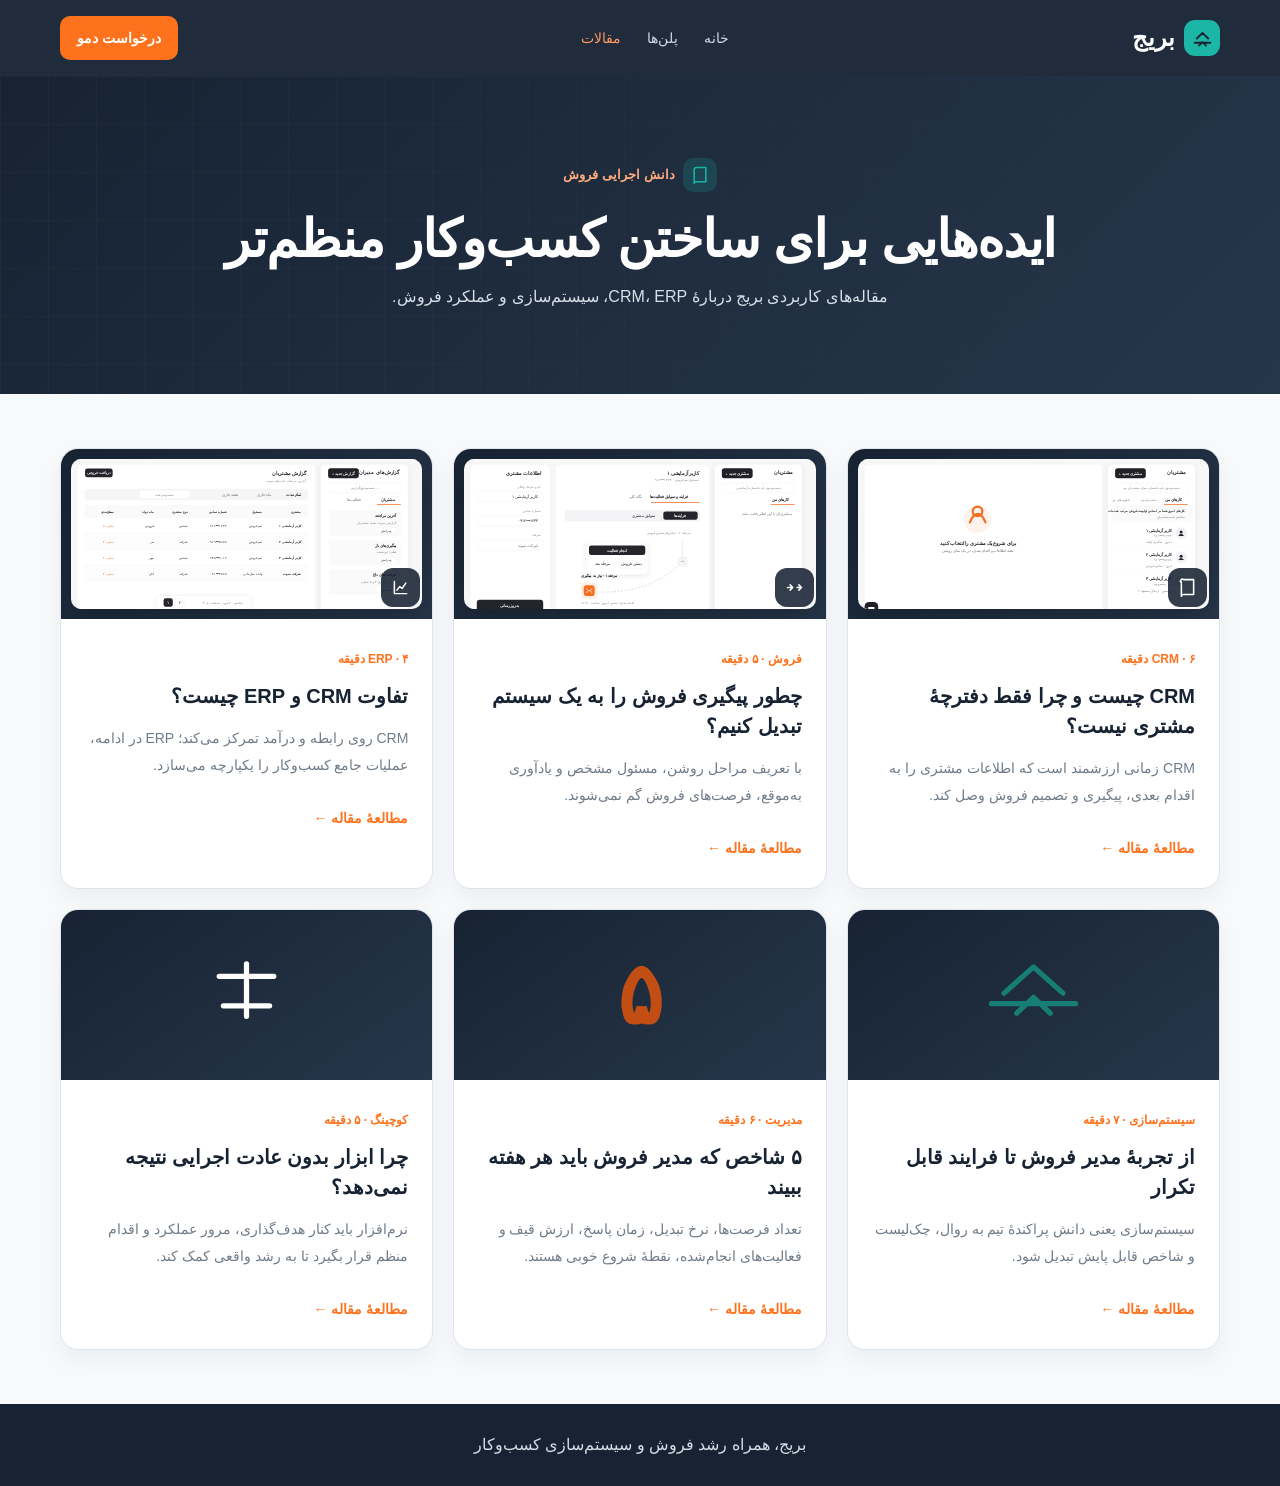
==== articles.html @ d83734ae "Publish Bridge landing page" ====
<!doctype html>
<html lang="fa" dir="rtl">
<head><meta charset="utf-8"><meta name="viewport" content="width=device-width,initial-scale=1"><title>مقالات بریج | فروش، CRM و ERP</title><link rel="stylesheet" href="style-pages.css"><link rel="stylesheet" href="page-product-frames.css"></head>
<body>
<header><a class="brand" href="index.html"><span class="brand-mark"><svg viewBox="0 0 38 38" aria-hidden="true"><path d="M8 25h22M11 19l8-8 8 8M14 29l5-5 5 5" fill="none" stroke="currentColor" stroke-width="2.6" stroke-linecap="round" stroke-linejoin="round"/></svg></span>بریج</a><nav><a href="index.html">خانه</a><a href="pricing.html">پلن‌ها</a><a class="active" href="articles.html">مقالات</a></nav><a class="cta" href="index.html#demo">درخواست دمو</a></header>
<main><section class="page-hero articles-hero"><div class="hero-kicker"><span class="hero-icon"><svg viewBox="0 0 24 24"><path d="M5 5.5A2.5 2.5 0 0 1 7.5 3H19v17H7.5A2.5 2.5 0 0 0 5 22V5.5ZM5 5.5V19" fill="none" stroke="currentColor" stroke-width="1.8" stroke-linecap="round" stroke-linejoin="round"/></svg></span>دانش اجرایی فروش</div><h1>ایده‌هایی برای ساختن کسب‌وکار منظم‌تر</h1><p>مقاله‌های کاربردی بریج دربارهٔ CRM، ERP، سیستم‌سازی و عملکرد فروش.</p></section><section class="article-grid"><article class="article-card featured-article"><div class="article-image"><img src="assets/bridge-crm-customers-demo.svg" alt="نمای آزمایشی مدیریت مشتریان در بریج"><span class="article-icon"><svg viewBox="0 0 24 24"><path d="M5 18.5V6.8A1.8 1.8 0 0 1 7.5 3H19v17H7.5A2.5 2.5 0 0 0 5 22V5.5ZM5 5.5V19" fill="none" stroke="currentColor" stroke-width="1.8" stroke-linecap="round" stroke-linejoin="round"/></svg></span></div><div class="article-body"><span>CRM · ۶ دقیقه</span><h2>CRM چیست و چرا فقط دفترچهٔ مشتری نیست؟</h2><p>CRM زمانی ارزشمند است که اطلاعات مشتری را به اقدام بعدی، پیگیری و تصمیم فروش وصل کند.</p><a href="#">مطالعهٔ مقاله <b>←</b></a></div></article><article class="article-card"><div class="article-image"><img src="assets/bridge-crm-workflow-demo.svg" alt="نمای آزمایشی فرایند فروش در بریج"><span class="article-icon"><svg viewBox="0 0 24 24"><path d="M4 12h5m6 0h5M7 9l3 3-3 3m10-6 3 3-3 3" fill="none" stroke="currentColor" stroke-width="1.7" stroke-linecap="round" stroke-linejoin="round"/></svg></span></div><div class="article-body"><span>فروش · ۵ دقیقه</span><h2>چطور پیگیری فروش را به یک سیستم تبدیل کنیم؟</h2><p>با تعریف مراحل روشن، مسئول مشخص و یادآوری به‌موقع، فرصت‌های فروش گم نمی‌شوند.</p><a href="#">مطالعهٔ مقاله <b>←</b></a></div></article><article class="article-card"><div class="article-image"><img src="assets/bridge-crm-reports-demo.svg" alt="نمای آزمایشی گزارش‌های مدیریتی بریج"><span class="article-icon"><svg viewBox="0 0 24 24"><path d="M5 19V5m0 14h14M8 15l3-4 3 2 4-6" fill="none" stroke="currentColor" stroke-width="1.7" stroke-linecap="round" stroke-linejoin="round"/></svg></span></div><div class="article-body"><span>ERP · ۴ دقیقه</span><h2>تفاوت CRM و ERP چیست؟</h2><p>CRM روی رابطه و درآمد تمرکز می‌کند؛ ERP در ادامه، عملیات جامع کسب‌وکار را یکپارچه می‌سازد.</p><a href="#">مطالعهٔ مقاله <b>←</b></a></div></article><article class="article-card"><div class="article-image tint-teal"><span class="big-mark"><svg viewBox="0 0 100 70"><path d="M10 48h80M22 38l28-25 28 25M34 57l16-15 16 15" fill="none" stroke="currentColor" stroke-width="5" stroke-linecap="round" stroke-linejoin="round"/></svg></span></div><div class="article-body"><span>سیستم‌سازی · ۷ دقیقه</span><h2>از تجربهٔ مدیر فروش تا فرایند قابل تکرار</h2><p>سیستم‌سازی یعنی دانش پراکندهٔ تیم به روال، چک‌لیست و شاخص قابل پایش تبدیل شود.</p><a href="#">مطالعهٔ مقاله <b>←</b></a></div></article><article class="article-card"><div class="article-image tint-orange"><span class="big-number">۵</span></div><div class="article-body"><span>مدیریت · ۶ دقیقه</span><h2>۵ شاخص که مدیر فروش باید هر هفته ببیند</h2><p>تعداد فرصت‌ها، نرخ تبدیل، زمان پاسخ، ارزش قیف و فعالیت‌های انجام‌شده، نقطهٔ شروع خوبی هستند.</p><a href="#">مطالعهٔ مقاله <b>←</b></a></div></article><article class="article-card"><div class="article-image tint-blue"><span class="big-mark"><svg viewBox="0 0 100 70"><path d="M50 10v50M24 22h52M28 50h44" fill="none" stroke="currentColor" stroke-width="5" stroke-linecap="round"/></svg></span></div><div class="article-body"><span>کوچینگ · ۵ دقیقه</span><h2>چرا ابزار بدون عادت اجرایی نتیجه نمی‌دهد؟</h2><p>نرم‌افزار باید کنار هدف‌گذاری، مرور عملکرد و اقدام منظم قرار بگیرد تا به رشد واقعی کمک کند.</p><a href="#">مطالعهٔ مقاله <b>←</b></a></div></article></section></main><footer>بریج، همراه رشد فروش و سیستم‌سازی کسب‌وکار</footer>
</body></html>
---- style-pages.css ----
:root{--navy:#172333;--blue:#26364a;--orange:#ff721d;--teal:#1bb6a5;--gold:#e5b766;--paper:#f7f9fb;--line:#dfe4ea;--muted:#6f7b88;--white:#fff}
*{box-sizing:border-box}html{scroll-behavior:smooth}body{margin:0;background:var(--paper);color:var(--navy);font-family:"Vazirmatn","IRANSansX","Yekan Bakh",Tahoma,sans-serif;line-height:1.9}a{text-decoration:none;color:inherit}header{height:76px;background:rgba(23,35,51,.96);color:#fff;display:flex;align-items:center;justify-content:space-between;padding:0 max(20px,calc((100% - 1160px)/2));position:sticky;top:0;z-index:2;backdrop-filter:blur(14px)}.brand{display:flex;align-items:center;gap:9px;font-weight:900;font-size:24px}.brand-mark{width:36px;height:36px;display:grid;place-items:center;border-radius:11px;background:var(--teal);color:var(--navy)}.brand-mark svg{width:27px;height:27px}.brand-mark path{fill:none;stroke:currentColor;stroke-width:2.6;stroke-linecap:round;stroke-linejoin:round}nav{display:flex;gap:26px;color:#cfdae3;font-size:14px}nav a.active,nav a:hover{color:#ff9a61}.cta,.solid,.outline{border-radius:10px;padding:9px 17px;font-weight:800;font-size:14px}.cta,.solid{background:var(--orange);color:#fff}.outline{display:block;border:1px solid var(--navy);text-align:center}.page-hero{position:relative;overflow:hidden;color:#fff;text-align:center;padding:82px 20px;background:linear-gradient(135deg,#172333,#26364a)}.page-hero:after{content:"";position:absolute;inset:0;opacity:.14;background-image:linear-gradient(rgba(255,255,255,.2) 1px,transparent 1px),linear-gradient(90deg,rgba(255,255,255,.2) 1px,transparent 1px);background-size:48px 48px;mask-image:linear-gradient(90deg,#000,transparent)}.page-hero>*{position:relative;z-index:1}.hero-kicker{display:flex;align-items:center;justify-content:center;gap:8px;color:#ffad7e;font-weight:800;font-size:13px}.hero-icon{width:34px;height:34px;border-radius:10px;background:rgba(27,182,165,.18);display:grid;place-items:center;color:var(--teal)}.hero-icon svg{width:20px;height:20px;fill:none;stroke:currentColor;stroke-width:1.8;stroke-linecap:round;stroke-linejoin:round}.page-hero h1{font-size:clamp(32px,5vw,52px);line-height:1.3;margin:14px 0 8px;letter-spacing:-1px}.page-hero p{color:#d7e0e7;margin:0}.plans,.article-grid,.compare{width:min(1160px,calc(100% - 40px));margin:54px auto}.plans{display:grid;grid-template-columns:repeat(3,1fr);gap:18px;align-items:stretch}.plan{position:relative;background:#fff;border:1px solid var(--line);border-radius:18px;padding:30px;box-shadow:0 10px 25px rgba(23,35,51,.06)}.plan.featured{border:2px solid var(--orange);transform:translateY(-10px);box-shadow:0 18px 38px rgba(255,114,29,.15)}.plan-ribbon{position:absolute;top:-13px;right:24px;background:var(--orange);color:#fff;border-radius:7px;padding:4px 10px;font-size:11px;font-weight:800}.plan-icon{width:48px;height:48px;border-radius:14px;background:#e8f8f5;color:var(--teal);display:grid;place-items:center;margin-bottom:16px}.plan-icon.orange{background:#fff0e8;color:var(--orange)}.plan-icon svg{width:25px;height:25px;fill:none;stroke:currentColor;stroke-width:1.8;stroke-linecap:round;stroke-linejoin:round}.tag{font-size:12px;color:var(--orange);font-weight:800}.plan h2{margin:8px 0;font-size:27px}.plan p{color:var(--muted);min-height:58px}.plan strong{display:block;margin:22px 0;color:var(--navy)}.plan ul{padding:0 20px;color:var(--muted);font-size:14px}.plan li{margin:8px 0}.compare-head{display:flex;justify-content:space-between;align-items:end;margin-bottom:18px}.compare h2{margin:5px 0 0;font-size:28px}.compare-note{color:var(--muted);font-size:12px}.table{background:#fff;border:1px solid var(--line);border-radius:16px;overflow:hidden}.tr{display:grid;grid-template-columns:2fr repeat(3,1fr);padding:16px 20px;border-bottom:1px solid #edf0f2;gap:10px;color:var(--muted);align-items:center}.tr.head{background:var(--navy);color:#fff}.tr span:not(:first-child),.tr b:not(:first-child){text-align:center}.tr span:first-child{color:var(--navy);font-weight:700}.row-icon{display:inline-grid;place-items:center;width:24px;height:24px;margin-left:7px;border-radius:7px;background:#e9f8f5;color:var(--teal);font-style:normal}.yes{color:var(--teal);font-size:20px;font-weight:900}.article-grid{display:grid;grid-template-columns:repeat(3,1fr);gap:20px}.article-card{background:#fff;border:1px solid var(--line);border-radius:18px;overflow:hidden;box-shadow:0 10px 25px rgba(23,35,51,.05);transition:.25s}.article-card:hover{transform:translateY(-5px);box-shadow:0 18px 32px rgba(23,35,51,.12);border-color:#b8ded8}.article-image{height:155px;position:relative;overflow:hidden;background:#dce9ee}.article-image img{width:100%;height:100%;object-fit:cover;object-position:center;filter:saturate(.8);transition:transform .35s}.article-card:hover .article-image img{transform:scale(1.05)}.article-icon{position:absolute;bottom:12px;right:12px;width:39px;height:39px;border-radius:12px;display:grid;place-items:center;background:rgba(23,35,51,.88);color:#fff}.article-icon svg{width:21px;height:21px;fill:none;stroke:currentColor;stroke-width:1.7;stroke-linecap:round;stroke-linejoin:round}.article-body{padding:24px}.article-body>span{color:var(--orange);font-size:12px;font-weight:900}.article-body h2{font-size:20px;line-height:1.5;margin:8px 0}.article-body p{color:var(--muted);font-size:14px;min-height:64px}.article-body a{color:var(--orange);font-weight:900;font-size:14px}.tint-teal{background:linear-gradient(135deg,#dff8f3,#8bcfc3);display:grid;place-items:center;color:#167e75}.tint-orange{background:linear-gradient(135deg,#fff1e9,#f4a66f);display:grid;place-items:center;color:#c34e13}.tint-blue{background:linear-gradient(135deg,#e5e7ff,#8b88d2);display:grid;place-items:center;color:#fff}.big-mark svg{width:105px;height:74px;fill:none;stroke:currentColor;stroke-width:5;stroke-linecap:round;stroke-linejoin:round}.big-number{font-size:85px;line-height:1;font-weight:900}footer{background:var(--navy);color:#d3dee5;text-align:center;padding:26px}@media(max-width:760px){header{height:auto;min-height:70px;flex-wrap:wrap;gap:8px;padding:12px 20px}nav{order:3;width:100%;justify-content:center;gap:16px}.plans,.article-grid{grid-template-columns:1fr;width:calc(100% - 28px);margin-top:34px}.plan.featured{transform:none}.compare{width:calc(100% - 24px);overflow:auto}.table{min-width:650px}.compare-head{display:block}.compare-note{display:block;margin-top:8px}.page-hero{padding:58px 18px}.page-hero h1{font-size:32px}.article-image{height:180px}}
---- page-product-frames.css ----
.article-image {
  height: 170px;
  padding: 10px;
  background: linear-gradient(145deg, #172333, #26364a);
}

.article-image img {
  width: 100%;
  height: 100%;
  object-fit: cover;
  object-position: center;
  border-radius: 10px;
  box-shadow: 0 14px 30px rgba(0, 0, 0, .22);
  filter: saturate(.9);
}

@media (max-width: 760px) {
  .article-image { height: auto; aspect-ratio: 2.05 / 1; }
}
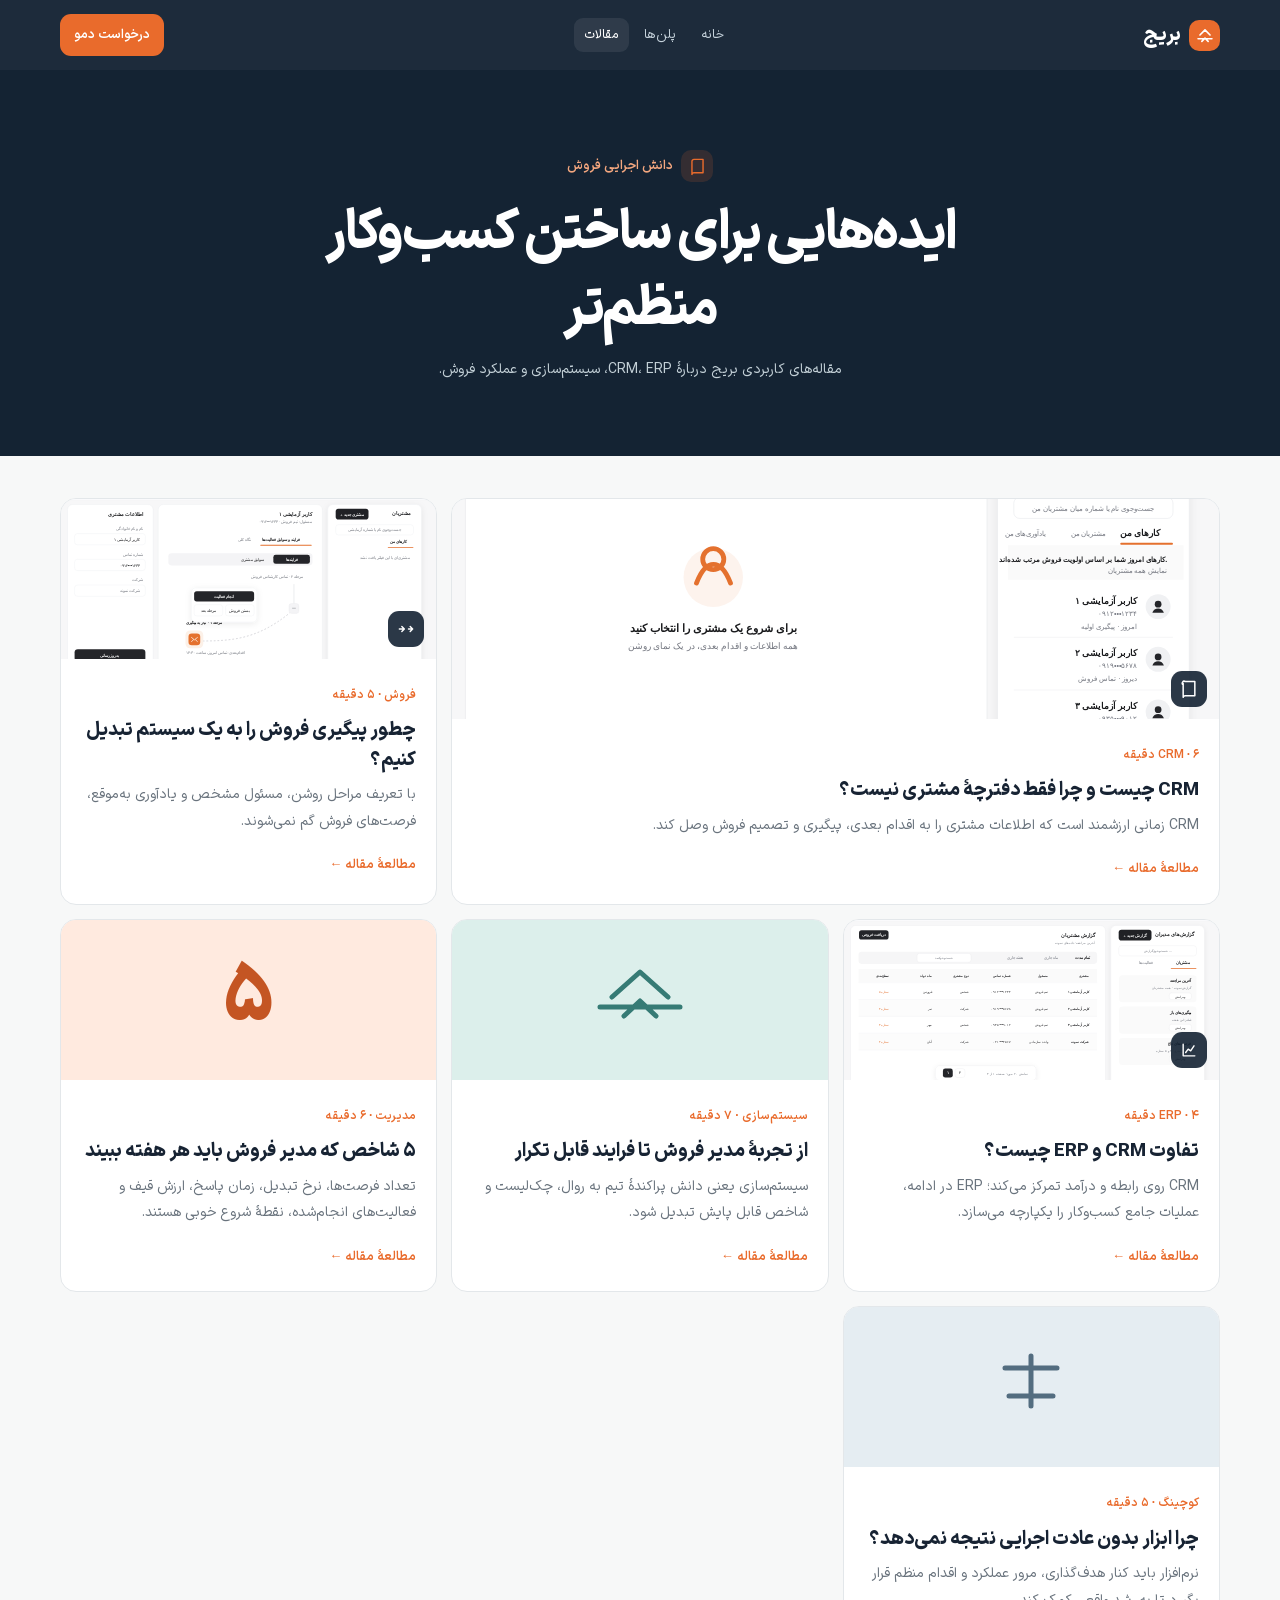
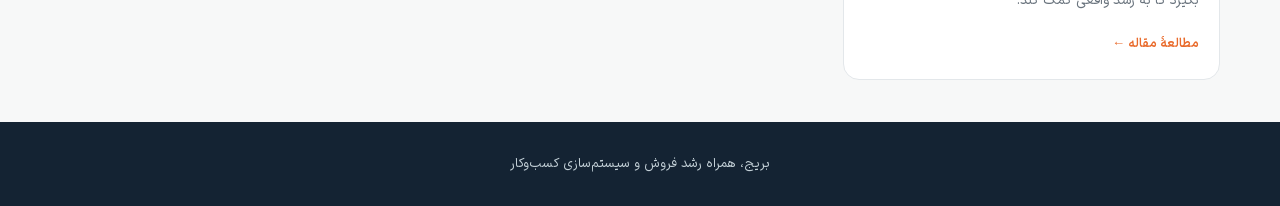
==== commit 6dab6114: "Refine Bridge for mobile-first typography and spacing" ====
--- a/articles.html
+++ b/articles.html
@@ -1,6 +1,6 @@
 <!doctype html>
 <html lang="fa" dir="rtl">
-<head><meta charset="utf-8"><meta name="viewport" content="width=device-width,initial-scale=1"><title>مقالات بریج | فروش، CRM و ERP</title><link rel="stylesheet" href="style-pages.css"><link rel="stylesheet" href="page-product-frames.css"></head>
+<head><meta charset="utf-8"><meta name="viewport" content="width=device-width,initial-scale=1"><title>مقالات بریج | فروش، CRM و ERP</title><link rel="stylesheet" href="fonts.css"><link rel="stylesheet" href="pages-v2.css"></head>
 <body>
 <header><a class="brand" href="index.html"><span class="brand-mark"><svg viewBox="0 0 38 38" aria-hidden="true"><path d="M8 25h22M11 19l8-8 8 8M14 29l5-5 5 5" fill="none" stroke="currentColor" stroke-width="2.6" stroke-linecap="round" stroke-linejoin="round"/></svg></span>بریج</a><nav><a href="index.html">خانه</a><a href="pricing.html">پلن‌ها</a><a class="active" href="articles.html">مقالات</a></nav><a class="cta" href="index.html#demo">درخواست دمو</a></header>
 <main><section class="page-hero articles-hero"><div class="hero-kicker"><span class="hero-icon"><svg viewBox="0 0 24 24"><path d="M5 5.5A2.5 2.5 0 0 1 7.5 3H19v17H7.5A2.5 2.5 0 0 0 5 22V5.5ZM5 5.5V19" fill="none" stroke="currentColor" stroke-width="1.8" stroke-linecap="round" stroke-linejoin="round"/></svg></span>دانش اجرایی فروش</div><h1>ایده‌هایی برای ساختن کسب‌وکار منظم‌تر</h1><p>مقاله‌های کاربردی بریج دربارهٔ CRM، ERP، سیستم‌سازی و عملکرد فروش.</p></section><section class="article-grid"><article class="article-card featured-article"><div class="article-image"><img src="assets/bridge-crm-customers-demo.svg" alt="نمای آزمایشی مدیریت مشتریان در بریج"><span class="article-icon"><svg viewBox="0 0 24 24"><path d="M5 18.5V6.8A1.8 1.8 0 0 1 7.5 3H19v17H7.5A2.5 2.5 0 0 0 5 22V5.5ZM5 5.5V19" fill="none" stroke="currentColor" stroke-width="1.8" stroke-linecap="round" stroke-linejoin="round"/></svg></span></div><div class="article-body"><span>CRM · ۶ دقیقه</span><h2>CRM چیست و چرا فقط دفترچهٔ مشتری نیست؟</h2><p>CRM زمانی ارزشمند است که اطلاعات مشتری را به اقدام بعدی، پیگیری و تصمیم فروش وصل کند.</p><a href="#">مطالعهٔ مقاله <b>←</b></a></div></article><article class="article-card"><div class="article-image"><img src="assets/bridge-crm-workflow-demo.svg" alt="نمای آزمایشی فرایند فروش در بریج"><span class="article-icon"><svg viewBox="0 0 24 24"><path d="M4 12h5m6 0h5M7 9l3 3-3 3m10-6 3 3-3 3" fill="none" stroke="currentColor" stroke-width="1.7" stroke-linecap="round" stroke-linejoin="round"/></svg></span></div><div class="article-body"><span>فروش · ۵ دقیقه</span><h2>چطور پیگیری فروش را به یک سیستم تبدیل کنیم؟</h2><p>با تعریف مراحل روشن، مسئول مشخص و یادآوری به‌موقع، فرصت‌های فروش گم نمی‌شوند.</p><a href="#">مطالعهٔ مقاله <b>←</b></a></div></article><article class="article-card"><div class="article-image"><img src="assets/bridge-crm-reports-demo.svg" alt="نمای آزمایشی گزارش‌های مدیریتی بریج"><span class="article-icon"><svg viewBox="0 0 24 24"><path d="M5 19V5m0 14h14M8 15l3-4 3 2 4-6" fill="none" stroke="currentColor" stroke-width="1.7" stroke-linecap="round" stroke-linejoin="round"/></svg></span></div><div class="article-body"><span>ERP · ۴ دقیقه</span><h2>تفاوت CRM و ERP چیست؟</h2><p>CRM روی رابطه و درآمد تمرکز می‌کند؛ ERP در ادامه، عملیات جامع کسب‌وکار را یکپارچه می‌سازد.</p><a href="#">مطالعهٔ مقاله <b>←</b></a></div></article><article class="article-card"><div class="article-image tint-teal"><span class="big-mark"><svg viewBox="0 0 100 70"><path d="M10 48h80M22 38l28-25 28 25M34 57l16-15 16 15" fill="none" stroke="currentColor" stroke-width="5" stroke-linecap="round" stroke-linejoin="round"/></svg></span></div><div class="article-body"><span>سیستم‌سازی · ۷ دقیقه</span><h2>از تجربهٔ مدیر فروش تا فرایند قابل تکرار</h2><p>سیستم‌سازی یعنی دانش پراکندهٔ تیم به روال، چک‌لیست و شاخص قابل پایش تبدیل شود.</p><a href="#">مطالعهٔ مقاله <b>←</b></a></div></article><article class="article-card"><div class="article-image tint-orange"><span class="big-number">۵</span></div><div class="article-body"><span>مدیریت · ۶ دقیقه</span><h2>۵ شاخص که مدیر فروش باید هر هفته ببیند</h2><p>تعداد فرصت‌ها، نرخ تبدیل، زمان پاسخ، ارزش قیف و فعالیت‌های انجام‌شده، نقطهٔ شروع خوبی هستند.</p><a href="#">مطالعهٔ مقاله <b>←</b></a></div></article><article class="article-card"><div class="article-image tint-blue"><span class="big-mark"><svg viewBox="0 0 100 70"><path d="M50 10v50M24 22h52M28 50h44" fill="none" stroke="currentColor" stroke-width="5" stroke-linecap="round"/></svg></span></div><div class="article-body"><span>کوچینگ · ۵ دقیقه</span><h2>چرا ابزار بدون عادت اجرایی نتیجه نمی‌دهد؟</h2><p>نرم‌افزار باید کنار هدف‌گذاری، مرور عملکرد و اقدام منظم قرار بگیرد تا به رشد واقعی کمک کند.</p><a href="#">مطالعهٔ مقاله <b>←</b></a></div></article></section></main><footer>بریج، همراه رشد فروش و سیستم‌سازی کسب‌وکار</footer>
--- a/fonts.css
+++ b/fonts.css
@@ -0,0 +1,23 @@
+@font-face {
+  font-family: "IRANSansX";
+  src: url("assets/fonts/IRANSansXFaNum-Regular.woff2") format("woff2");
+  font-style: normal;
+  font-weight: 400;
+  font-display: swap;
+}
+
+@font-face {
+  font-family: "IRANSansX";
+  src: url("assets/fonts/IRANSansXFaNum-DemiBold.woff2") format("woff2");
+  font-style: normal;
+  font-weight: 600;
+  font-display: swap;
+}
+
+@font-face {
+  font-family: "IRANSansX";
+  src: url("assets/fonts/IRANSansXFaNum-ExtraBold.woff2") format("woff2");
+  font-style: normal;
+  font-weight: 800;
+  font-display: swap;
+}
--- a/pages-v2.css
+++ b/pages-v2.css
@@ -0,0 +1,6 @@
+:root { --paper:#f7f8f8; --surface:#fff; --ink:#172333; --muted:#69737d; --line:#e3e7ea; --accent:#e96b2c; --accent-soft:#fff0e8; --night:#142333; --radius:16px; }
+*{box-sizing:border-box}html{scroll-behavior:smooth}body{margin:0;background:var(--paper);color:var(--ink);font-family:"IRANSansX",Tahoma,sans-serif;font-size:16px;line-height:1.9;-webkit-font-smoothing:antialiased}a{text-decoration:none;color:inherit}img{display:block;max-width:100%}.container{width:min(100% - 32px,1180px);margin-inline:auto}
+header{position:sticky;top:0;z-index:5;display:grid;grid-template-columns:1fr auto;align-items:center;gap:9px 16px;padding:12px 16px;background:rgba(20,35,51,.96);color:#fff;backdrop-filter:blur(16px)}.brand{display:flex;align-items:center;gap:8px;width:max-content;font-size:20px;font-weight:800}.brand-mark{display:grid;place-items:center;width:31px;height:31px;border-radius:10px;background:var(--accent);color:#fff}.brand-mark svg{width:24px;height:24px}.brand-mark path{fill:none;stroke:currentColor;stroke-width:2.6;stroke-linecap:round;stroke-linejoin:round}nav{grid-column:1/-1;display:flex;gap:5px;overflow-x:auto;scrollbar-width:none}nav::-webkit-scrollbar{display:none}nav a{flex:0 0 auto;padding:5px 10px;color:#c6d3dc;border-radius:9px;font-size:13px;white-space:nowrap}nav a:hover,nav a.active{color:#fff;background:rgba(255,255,255,.08)}.cta,.solid,.outline{display:inline-flex;align-items:center;justify-content:center;min-height:42px;padding:7px 14px;border-radius:11px;font-size:13px;font-weight:600}.cta,.solid{color:#fff;background:var(--accent)}.outline{border:1px solid var(--ink)}
+.page-hero{padding:58px 18px 52px;color:#fff;text-align:center;background:var(--night)}.hero-kicker{display:flex;align-items:center;justify-content:center;gap:8px;color:#f4a77f;font-size:13px;font-weight:600}.hero-icon{display:grid;place-items:center;width:32px;height:32px;color:var(--accent);background:rgba(233,107,44,.15);border-radius:10px}.hero-icon svg{width:19px;height:19px}.page-hero h1{max-width:720px;margin:15px auto 8px;font-size:clamp(2rem,8vw,3.4rem);line-height:1.4;letter-spacing:-.045em}.page-hero p{max-width:600px;margin:0 auto;color:#c3d0d7;font-size:14px}.plans,.article-grid,.compare{width:min(100% - 32px,1160px);margin:42px auto}.plans{display:grid;gap:14px}.plan{padding:24px;background:var(--surface);border:1px solid var(--line);border-radius:var(--radius)}.plan.featured{border:2px solid var(--accent)}.plan-ribbon{display:inline-block;margin-bottom:10px;padding:3px 9px;color:#fff;background:var(--accent);border-radius:7px;font-size:11px;font-weight:600}.plan-icon{display:grid;place-items:center;width:44px;height:44px;margin-bottom:13px;color:#536d80;background:#eaf0f3;border-radius:13px}.plan-icon.orange{color:var(--accent);background:var(--accent-soft)}.plan-icon svg{width:24px;height:24px}.tag{color:var(--accent);font-size:12px;font-weight:600}.plan h2{margin:6px 0;font-size:25px;font-weight:800}.plan p{min-height:0;margin:0;color:var(--muted);font-size:14px}.plan strong{display:block;margin:18px 0;color:var(--ink);font-size:14px}.plan .outline,.plan .solid{width:100%;margin-bottom:6px}.plan ul{margin:12px 0 0;padding:0 18px;color:var(--muted);font-size:13px}.plan li{margin:6px 0}.compare{overflow:hidden}.compare-head{margin-bottom:16px}.compare h2{margin:6px 0 0;font-size:25px;line-height:1.5}.compare-note{color:var(--muted);font-size:12px}.table{overflow-x:auto;background:var(--surface);border:1px solid var(--line);border-radius:var(--radius)}.tr{display:grid;grid-template-columns:2fr repeat(3,1fr);min-width:650px;gap:8px;padding:14px 16px;border-bottom:1px solid var(--line);color:var(--muted);font-size:13px}.tr:last-child{border-bottom:0}.tr.head{color:#fff;background:var(--night)}.tr span:not(:first-child),.tr b:not(:first-child){text-align:center}.tr span:first-child{color:var(--ink);font-weight:600}.row-icon{display:inline-grid;place-items:center;width:22px;height:22px;margin-left:6px;color:var(--accent);font-style:normal}.yes{color:var(--accent);font-size:18px;font-weight:800}footer{padding:30px 16px;color:#c3d0d7;text-align:center;background:var(--night);font-size:13px}
+.article-grid{display:grid;gap:14px}.article-card{overflow:hidden;background:var(--surface);border:1px solid var(--line);border-radius:var(--radius)}.article-image{position:relative;height:170px;overflow:hidden;background:#eaf0f3}.article-image img{width:100%;height:100%;object-fit:cover;filter:saturate(.78);transition:transform .4s ease}.article-card:hover .article-image img{transform:scale(1.03)}.article-icon{position:absolute;right:12px;bottom:12px;display:grid;place-items:center;width:36px;height:36px;color:#fff;background:rgba(20,35,51,.9);border-radius:11px}.article-icon svg{width:20px;height:20px}.article-body{padding:20px}.article-body>span{color:var(--accent);font-size:12px;font-weight:600}.article-body h2{margin:7px 0;font-size:19px;line-height:1.55;font-weight:800}.article-body p{min-height:0;margin:0 0 14px;color:var(--muted);font-size:14px}.article-body a{color:var(--accent);font-size:13px;font-weight:600}.tint-teal,.tint-orange,.tint-blue{display:grid;place-items:center}.tint-teal{color:#367b75;background:#dcefeb}.tint-orange{color:#c45523;background:#ffeadf}.tint-blue{color:#536d80;background:#e5edf2}.big-mark svg{width:100px;height:70px}.big-number{font-size:78px;font-weight:800;line-height:1}
+@media(min-width:700px){.container{width:min(100% - 48px,1160px)}header{display:flex;justify-content:space-between;gap:22px;padding:14px max(24px,calc((100% - 1160px)/2))}header nav{order:0;grid-column:auto;justify-content:center;overflow:visible}header .cta{order:2}.page-hero{padding:80px 20px 72px}.plans{grid-template-columns:repeat(3,1fr);align-items:stretch}.plan{padding:28px}.plan.featured{transform:translateY(-7px)}.article-grid{grid-template-columns:repeat(3,1fr)}.featured-article{grid-column:span 2}.featured-article .article-image{height:220px}.article-image{height:160px}.compare-head{display:flex;align-items:end;justify-content:space-between;gap:20px}.compare-note{margin-bottom:6px}}
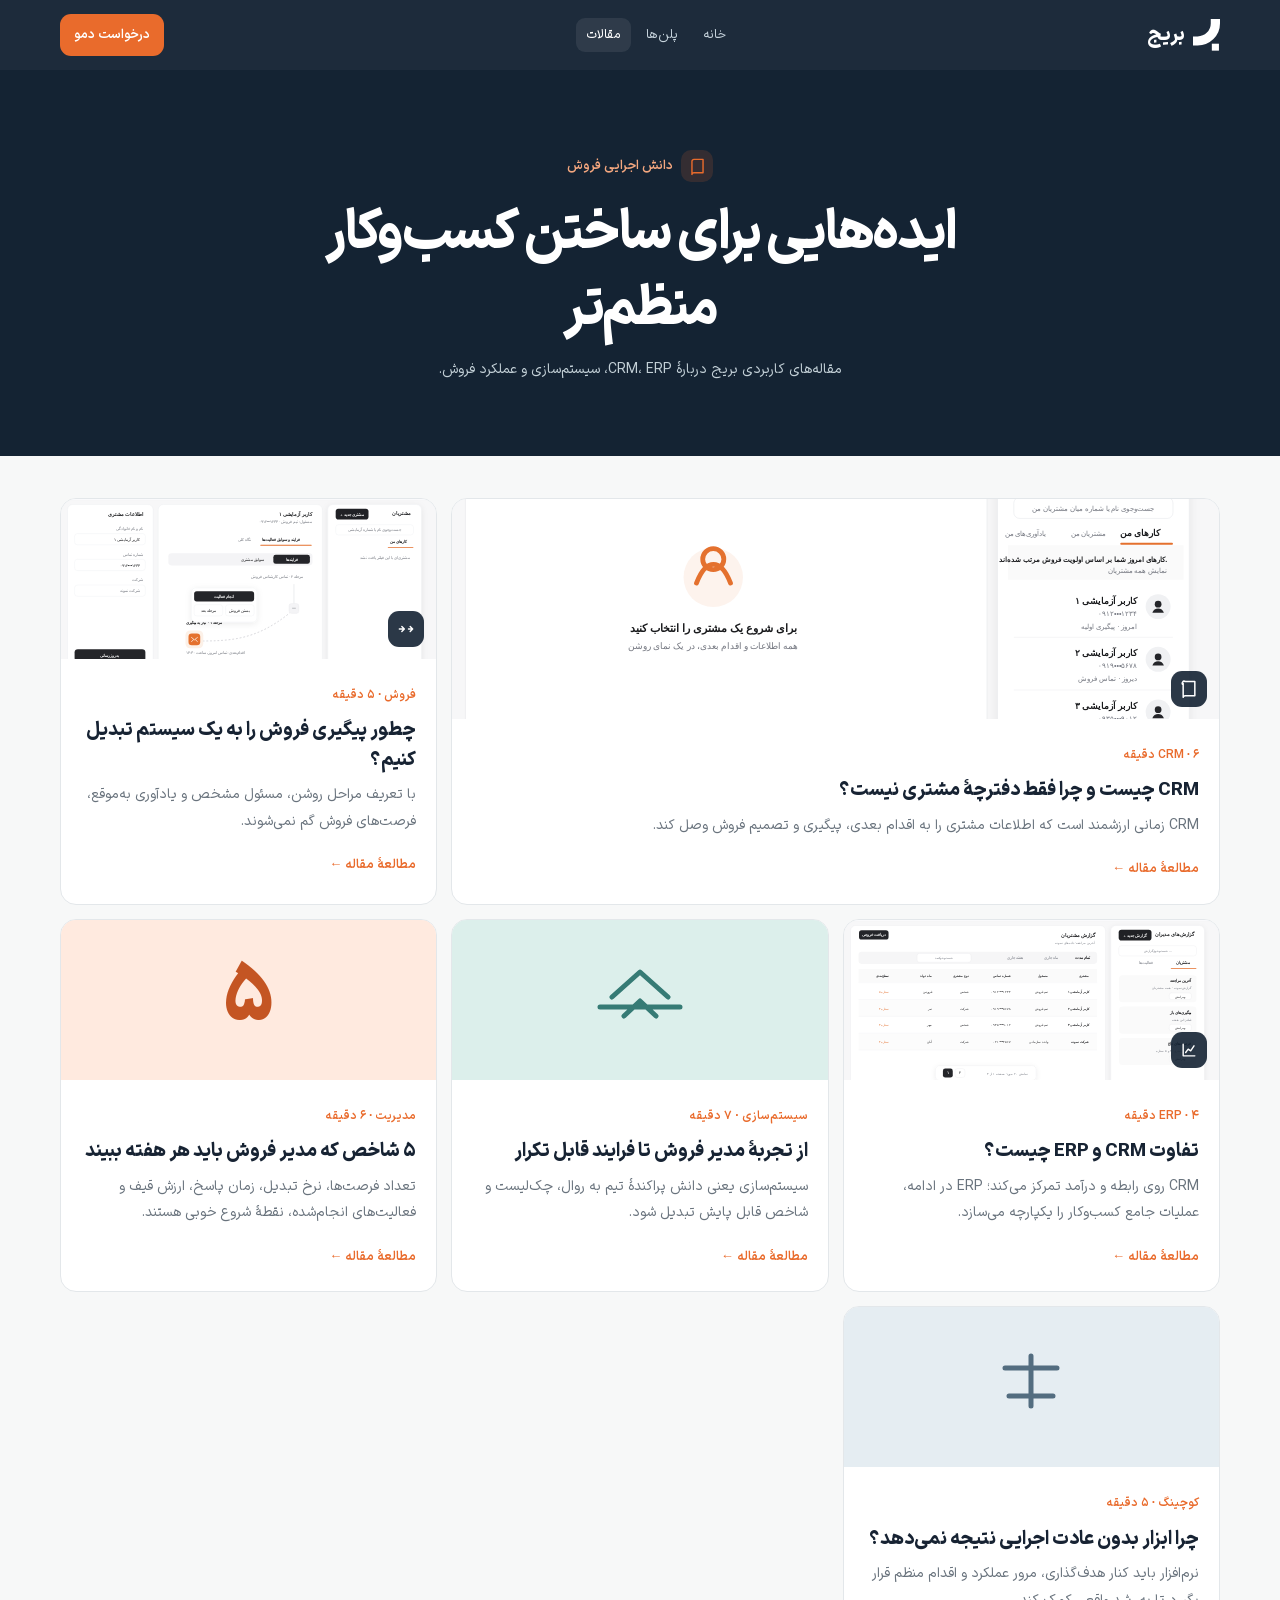
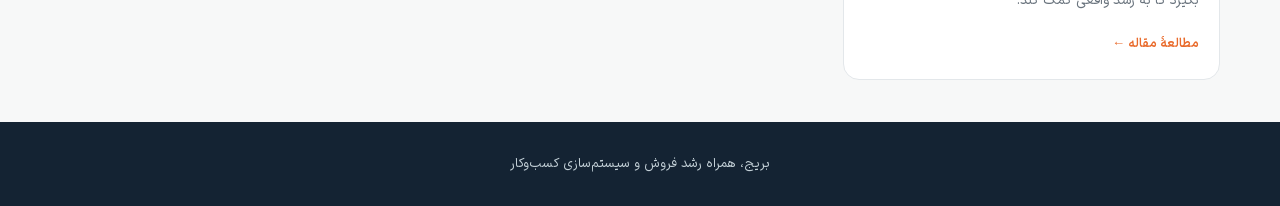
==== commit 2818f77d: "Use official Bridge logo and refresh webfont loading" ====
--- a/articles.html
+++ b/articles.html
@@ -1,7 +1,8 @@
 <!doctype html>
 <html lang="fa" dir="rtl">
-<head><meta charset="utf-8"><meta name="viewport" content="width=device-width,initial-scale=1"><title>مقالات بریج | فروش، CRM و ERP</title><link rel="stylesheet" href="fonts.css"><link rel="stylesheet" href="pages-v2.css"></head>
+<head><meta charset="utf-8"><meta name="viewport" content="width=device-width,initial-scale=1"><title>مقالات بریج | فروش، CRM و ERP</title><link rel="stylesheet" href="fonts.css?v=2"><link rel="stylesheet" href="pages-v2.css?v=3"><link rel="icon" type="image/svg+xml" href="assets/bridge-logo.svg"></head>
 <body>
-<header><a class="brand" href="index.html"><span class="brand-mark"><svg viewBox="0 0 38 38" aria-hidden="true"><path d="M8 25h22M11 19l8-8 8 8M14 29l5-5 5 5" fill="none" stroke="currentColor" stroke-width="2.6" stroke-linecap="round" stroke-linejoin="round"/></svg></span>بریج</a><nav><a href="index.html">خانه</a><a href="pricing.html">پلن‌ها</a><a class="active" href="articles.html">مقالات</a></nav><a class="cta" href="index.html#demo">درخواست دمو</a></header>
+<header><a class="brand" href="index.html"><span class="brand-mark" aria-hidden="true"><img src="assets/bridge-logo.svg" alt=""></span>بریج</a><nav><a href="index.html">خانه</a><a href="pricing.html">پلن‌ها</a><a class="active" href="articles.html">مقالات</a></nav><a class="cta" href="index.html#demo">درخواست دمو</a></header>
 <main><section class="page-hero articles-hero"><div class="hero-kicker"><span class="hero-icon"><svg viewBox="0 0 24 24"><path d="M5 5.5A2.5 2.5 0 0 1 7.5 3H19v17H7.5A2.5 2.5 0 0 0 5 22V5.5ZM5 5.5V19" fill="none" stroke="currentColor" stroke-width="1.8" stroke-linecap="round" stroke-linejoin="round"/></svg></span>دانش اجرایی فروش</div><h1>ایده‌هایی برای ساختن کسب‌وکار منظم‌تر</h1><p>مقاله‌های کاربردی بریج دربارهٔ CRM، ERP، سیستم‌سازی و عملکرد فروش.</p></section><section class="article-grid"><article class="article-card featured-article"><div class="article-image"><img src="assets/bridge-crm-customers-demo.svg" alt="نمای آزمایشی مدیریت مشتریان در بریج"><span class="article-icon"><svg viewBox="0 0 24 24"><path d="M5 18.5V6.8A1.8 1.8 0 0 1 7.5 3H19v17H7.5A2.5 2.5 0 0 0 5 22V5.5ZM5 5.5V19" fill="none" stroke="currentColor" stroke-width="1.8" stroke-linecap="round" stroke-linejoin="round"/></svg></span></div><div class="article-body"><span>CRM · ۶ دقیقه</span><h2>CRM چیست و چرا فقط دفترچهٔ مشتری نیست؟</h2><p>CRM زمانی ارزشمند است که اطلاعات مشتری را به اقدام بعدی، پیگیری و تصمیم فروش وصل کند.</p><a href="#">مطالعهٔ مقاله <b>←</b></a></div></article><article class="article-card"><div class="article-image"><img src="assets/bridge-crm-workflow-demo.svg" alt="نمای آزمایشی فرایند فروش در بریج"><span class="article-icon"><svg viewBox="0 0 24 24"><path d="M4 12h5m6 0h5M7 9l3 3-3 3m10-6 3 3-3 3" fill="none" stroke="currentColor" stroke-width="1.7" stroke-linecap="round" stroke-linejoin="round"/></svg></span></div><div class="article-body"><span>فروش · ۵ دقیقه</span><h2>چطور پیگیری فروش را به یک سیستم تبدیل کنیم؟</h2><p>با تعریف مراحل روشن، مسئول مشخص و یادآوری به‌موقع، فرصت‌های فروش گم نمی‌شوند.</p><a href="#">مطالعهٔ مقاله <b>←</b></a></div></article><article class="article-card"><div class="article-image"><img src="assets/bridge-crm-reports-demo.svg" alt="نمای آزمایشی گزارش‌های مدیریتی بریج"><span class="article-icon"><svg viewBox="0 0 24 24"><path d="M5 19V5m0 14h14M8 15l3-4 3 2 4-6" fill="none" stroke="currentColor" stroke-width="1.7" stroke-linecap="round" stroke-linejoin="round"/></svg></span></div><div class="article-body"><span>ERP · ۴ دقیقه</span><h2>تفاوت CRM و ERP چیست؟</h2><p>CRM روی رابطه و درآمد تمرکز می‌کند؛ ERP در ادامه، عملیات جامع کسب‌وکار را یکپارچه می‌سازد.</p><a href="#">مطالعهٔ مقاله <b>←</b></a></div></article><article class="article-card"><div class="article-image tint-teal"><span class="big-mark"><svg viewBox="0 0 100 70"><path d="M10 48h80M22 38l28-25 28 25M34 57l16-15 16 15" fill="none" stroke="currentColor" stroke-width="5" stroke-linecap="round" stroke-linejoin="round"/></svg></span></div><div class="article-body"><span>سیستم‌سازی · ۷ دقیقه</span><h2>از تجربهٔ مدیر فروش تا فرایند قابل تکرار</h2><p>سیستم‌سازی یعنی دانش پراکندهٔ تیم به روال، چک‌لیست و شاخص قابل پایش تبدیل شود.</p><a href="#">مطالعهٔ مقاله <b>←</b></a></div></article><article class="article-card"><div class="article-image tint-orange"><span class="big-number">۵</span></div><div class="article-body"><span>مدیریت · ۶ دقیقه</span><h2>۵ شاخص که مدیر فروش باید هر هفته ببیند</h2><p>تعداد فرصت‌ها، نرخ تبدیل، زمان پاسخ، ارزش قیف و فعالیت‌های انجام‌شده، نقطهٔ شروع خوبی هستند.</p><a href="#">مطالعهٔ مقاله <b>←</b></a></div></article><article class="article-card"><div class="article-image tint-blue"><span class="big-mark"><svg viewBox="0 0 100 70"><path d="M50 10v50M24 22h52M28 50h44" fill="none" stroke="currentColor" stroke-width="5" stroke-linecap="round"/></svg></span></div><div class="article-body"><span>کوچینگ · ۵ دقیقه</span><h2>چرا ابزار بدون عادت اجرایی نتیجه نمی‌دهد؟</h2><p>نرم‌افزار باید کنار هدف‌گذاری، مرور عملکرد و اقدام منظم قرار بگیرد تا به رشد واقعی کمک کند.</p><a href="#">مطالعهٔ مقاله <b>←</b></a></div></article></section></main><footer>بریج، همراه رشد فروش و سیستم‌سازی کسب‌وکار</footer>
+<button class="back-to-top" type="button" aria-label="بازگشت به بالای صفحه" title="بازگشت به بالا">↑</button><script src="back-to-top.js"></script>
 </body></html>
--- a/fonts.css
+++ b/fonts.css
@@ -1,22 +1,22 @@
 @font-face {
-  font-family: "IRANSansX";
-  src: url("assets/fonts/IRANSansXFaNum-Regular.woff2") format("woff2");
+  font-family: "BridgeIRANSansX";
+  src: url("assets/fonts/IRANSansXFaNum-Regular.woff2?v=2") format("woff2");
   font-style: normal;
   font-weight: 400;
   font-display: swap;
 }
 
 @font-face {
-  font-family: "IRANSansX";
-  src: url("assets/fonts/IRANSansXFaNum-DemiBold.woff2") format("woff2");
+  font-family: "BridgeIRANSansX";
+  src: url("assets/fonts/IRANSansXFaNum-DemiBold.woff2?v=2") format("woff2");
   font-style: normal;
   font-weight: 600;
   font-display: swap;
 }
 
 @font-face {
-  font-family: "IRANSansX";
-  src: url("assets/fonts/IRANSansXFaNum-ExtraBold.woff2") format("woff2");
+  font-family: "BridgeIRANSansX";
+  src: url("assets/fonts/IRANSansXFaNum-ExtraBold.woff2?v=2") format("woff2");
   font-style: normal;
   font-weight: 800;
   font-display: swap;
--- a/pages-v2.css
+++ b/pages-v2.css
@@ -1,6 +1,6 @@
 :root { --paper:#f7f8f8; --surface:#fff; --ink:#172333; --muted:#69737d; --line:#e3e7ea; --accent:#e96b2c; --accent-soft:#fff0e8; --night:#142333; --radius:16px; }
-*{box-sizing:border-box}html{scroll-behavior:smooth}body{margin:0;background:var(--paper);color:var(--ink);font-family:"IRANSansX",Tahoma,sans-serif;font-size:16px;line-height:1.9;-webkit-font-smoothing:antialiased}a{text-decoration:none;color:inherit}img{display:block;max-width:100%}.container{width:min(100% - 32px,1180px);margin-inline:auto}
-header{position:sticky;top:0;z-index:5;display:grid;grid-template-columns:1fr auto;align-items:center;gap:9px 16px;padding:12px 16px;background:rgba(20,35,51,.96);color:#fff;backdrop-filter:blur(16px)}.brand{display:flex;align-items:center;gap:8px;width:max-content;font-size:20px;font-weight:800}.brand-mark{display:grid;place-items:center;width:31px;height:31px;border-radius:10px;background:var(--accent);color:#fff}.brand-mark svg{width:24px;height:24px}.brand-mark path{fill:none;stroke:currentColor;stroke-width:2.6;stroke-linecap:round;stroke-linejoin:round}nav{grid-column:1/-1;display:flex;gap:5px;overflow-x:auto;scrollbar-width:none}nav::-webkit-scrollbar{display:none}nav a{flex:0 0 auto;padding:5px 10px;color:#c6d3dc;border-radius:9px;font-size:13px;white-space:nowrap}nav a:hover,nav a.active{color:#fff;background:rgba(255,255,255,.08)}.cta,.solid,.outline{display:inline-flex;align-items:center;justify-content:center;min-height:42px;padding:7px 14px;border-radius:11px;font-size:13px;font-weight:600}.cta,.solid{color:#fff;background:var(--accent)}.outline{border:1px solid var(--ink)}
+*{box-sizing:border-box}html{scroll-behavior:smooth}body{margin:0;background:var(--paper);color:var(--ink);font-family:"BridgeIRANSansX",Tahoma,sans-serif;font-size:16px;line-height:1.9;-webkit-font-smoothing:antialiased}a{text-decoration:none;color:inherit}img{display:block;max-width:100%}.container{width:min(100% - 32px,1180px);margin-inline:auto}.back-to-top{position:fixed;inset-inline-start:17px;bottom:17px;z-index:25;display:grid;place-items:center;width:43px;height:43px;padding:0;color:#fff;background:var(--ink);border:1px solid rgba(255,255,255,.16);border-radius:13px;box-shadow:0 10px 24px rgba(20,35,51,.17);cursor:pointer;font-size:23px;line-height:1;opacity:0;transform:translateY(10px);pointer-events:none;transition:opacity .25s ease,transform .25s ease,background .25s ease}.back-to-top.is-visible{opacity:1;transform:none;pointer-events:auto}.back-to-top:hover,.back-to-top:focus-visible{background:var(--accent)}.back-to-top:focus-visible{outline:3px solid rgba(233,107,44,.28);outline-offset:3px}
+header{position:sticky;top:0;z-index:5;display:grid;grid-template-columns:1fr auto;align-items:center;gap:9px 16px;padding:12px 16px;background:rgba(20,35,51,.96);color:#fff;backdrop-filter:blur(16px)}.brand{display:flex;align-items:center;gap:8px;width:max-content;font-size:20px;font-weight:800}.brand-mark{display:inline-flex;align-items:center;justify-content:center;width:27px;height:33px;flex:0 0 auto}.brand-mark img{display:block;width:100%;height:100%;object-fit:contain;filter:invert(1)}nav{grid-column:1/-1;display:flex;gap:5px;overflow-x:auto;scrollbar-width:none}nav::-webkit-scrollbar{display:none}nav a{flex:0 0 auto;padding:5px 10px;color:#c6d3dc;border-radius:9px;font-size:13px;white-space:nowrap}nav a:hover,nav a.active{color:#fff;background:rgba(255,255,255,.08)}.cta,.solid,.outline{display:inline-flex;align-items:center;justify-content:center;min-height:42px;padding:7px 14px;border-radius:11px;font-size:13px;font-weight:600}.cta,.solid{color:#fff;background:var(--accent)}.outline{border:1px solid var(--ink)}
 .page-hero{padding:58px 18px 52px;color:#fff;text-align:center;background:var(--night)}.hero-kicker{display:flex;align-items:center;justify-content:center;gap:8px;color:#f4a77f;font-size:13px;font-weight:600}.hero-icon{display:grid;place-items:center;width:32px;height:32px;color:var(--accent);background:rgba(233,107,44,.15);border-radius:10px}.hero-icon svg{width:19px;height:19px}.page-hero h1{max-width:720px;margin:15px auto 8px;font-size:clamp(2rem,8vw,3.4rem);line-height:1.4;letter-spacing:-.045em}.page-hero p{max-width:600px;margin:0 auto;color:#c3d0d7;font-size:14px}.plans,.article-grid,.compare{width:min(100% - 32px,1160px);margin:42px auto}.plans{display:grid;gap:14px}.plan{padding:24px;background:var(--surface);border:1px solid var(--line);border-radius:var(--radius)}.plan.featured{border:2px solid var(--accent)}.plan-ribbon{display:inline-block;margin-bottom:10px;padding:3px 9px;color:#fff;background:var(--accent);border-radius:7px;font-size:11px;font-weight:600}.plan-icon{display:grid;place-items:center;width:44px;height:44px;margin-bottom:13px;color:#536d80;background:#eaf0f3;border-radius:13px}.plan-icon.orange{color:var(--accent);background:var(--accent-soft)}.plan-icon svg{width:24px;height:24px}.tag{color:var(--accent);font-size:12px;font-weight:600}.plan h2{margin:6px 0;font-size:25px;font-weight:800}.plan p{min-height:0;margin:0;color:var(--muted);font-size:14px}.plan strong{display:block;margin:18px 0;color:var(--ink);font-size:14px}.plan .outline,.plan .solid{width:100%;margin-bottom:6px}.plan ul{margin:12px 0 0;padding:0 18px;color:var(--muted);font-size:13px}.plan li{margin:6px 0}.compare{overflow:hidden}.compare-head{margin-bottom:16px}.compare h2{margin:6px 0 0;font-size:25px;line-height:1.5}.compare-note{color:var(--muted);font-size:12px}.table{overflow-x:auto;background:var(--surface);border:1px solid var(--line);border-radius:var(--radius)}.tr{display:grid;grid-template-columns:2fr repeat(3,1fr);min-width:650px;gap:8px;padding:14px 16px;border-bottom:1px solid var(--line);color:var(--muted);font-size:13px}.tr:last-child{border-bottom:0}.tr.head{color:#fff;background:var(--night)}.tr span:not(:first-child),.tr b:not(:first-child){text-align:center}.tr span:first-child{color:var(--ink);font-weight:600}.row-icon{display:inline-grid;place-items:center;width:22px;height:22px;margin-left:6px;color:var(--accent);font-style:normal}.yes{color:var(--accent);font-size:18px;font-weight:800}footer{padding:30px 16px;color:#c3d0d7;text-align:center;background:var(--night);font-size:13px}
 .article-grid{display:grid;gap:14px}.article-card{overflow:hidden;background:var(--surface);border:1px solid var(--line);border-radius:var(--radius)}.article-image{position:relative;height:170px;overflow:hidden;background:#eaf0f3}.article-image img{width:100%;height:100%;object-fit:cover;filter:saturate(.78);transition:transform .4s ease}.article-card:hover .article-image img{transform:scale(1.03)}.article-icon{position:absolute;right:12px;bottom:12px;display:grid;place-items:center;width:36px;height:36px;color:#fff;background:rgba(20,35,51,.9);border-radius:11px}.article-icon svg{width:20px;height:20px}.article-body{padding:20px}.article-body>span{color:var(--accent);font-size:12px;font-weight:600}.article-body h2{margin:7px 0;font-size:19px;line-height:1.55;font-weight:800}.article-body p{min-height:0;margin:0 0 14px;color:var(--muted);font-size:14px}.article-body a{color:var(--accent);font-size:13px;font-weight:600}.tint-teal,.tint-orange,.tint-blue{display:grid;place-items:center}.tint-teal{color:#367b75;background:#dcefeb}.tint-orange{color:#c45523;background:#ffeadf}.tint-blue{color:#536d80;background:#e5edf2}.big-mark svg{width:100px;height:70px}.big-number{font-size:78px;font-weight:800;line-height:1}
 @media(min-width:700px){.container{width:min(100% - 48px,1160px)}header{display:flex;justify-content:space-between;gap:22px;padding:14px max(24px,calc((100% - 1160px)/2))}header nav{order:0;grid-column:auto;justify-content:center;overflow:visible}header .cta{order:2}.page-hero{padding:80px 20px 72px}.plans{grid-template-columns:repeat(3,1fr);align-items:stretch}.plan{padding:28px}.plan.featured{transform:translateY(-7px)}.article-grid{grid-template-columns:repeat(3,1fr)}.featured-article{grid-column:span 2}.featured-article .article-image{height:220px}.article-image{height:160px}.compare-head{display:flex;align-items:end;justify-content:space-between;gap:20px}.compare-note{margin-bottom:6px}}
